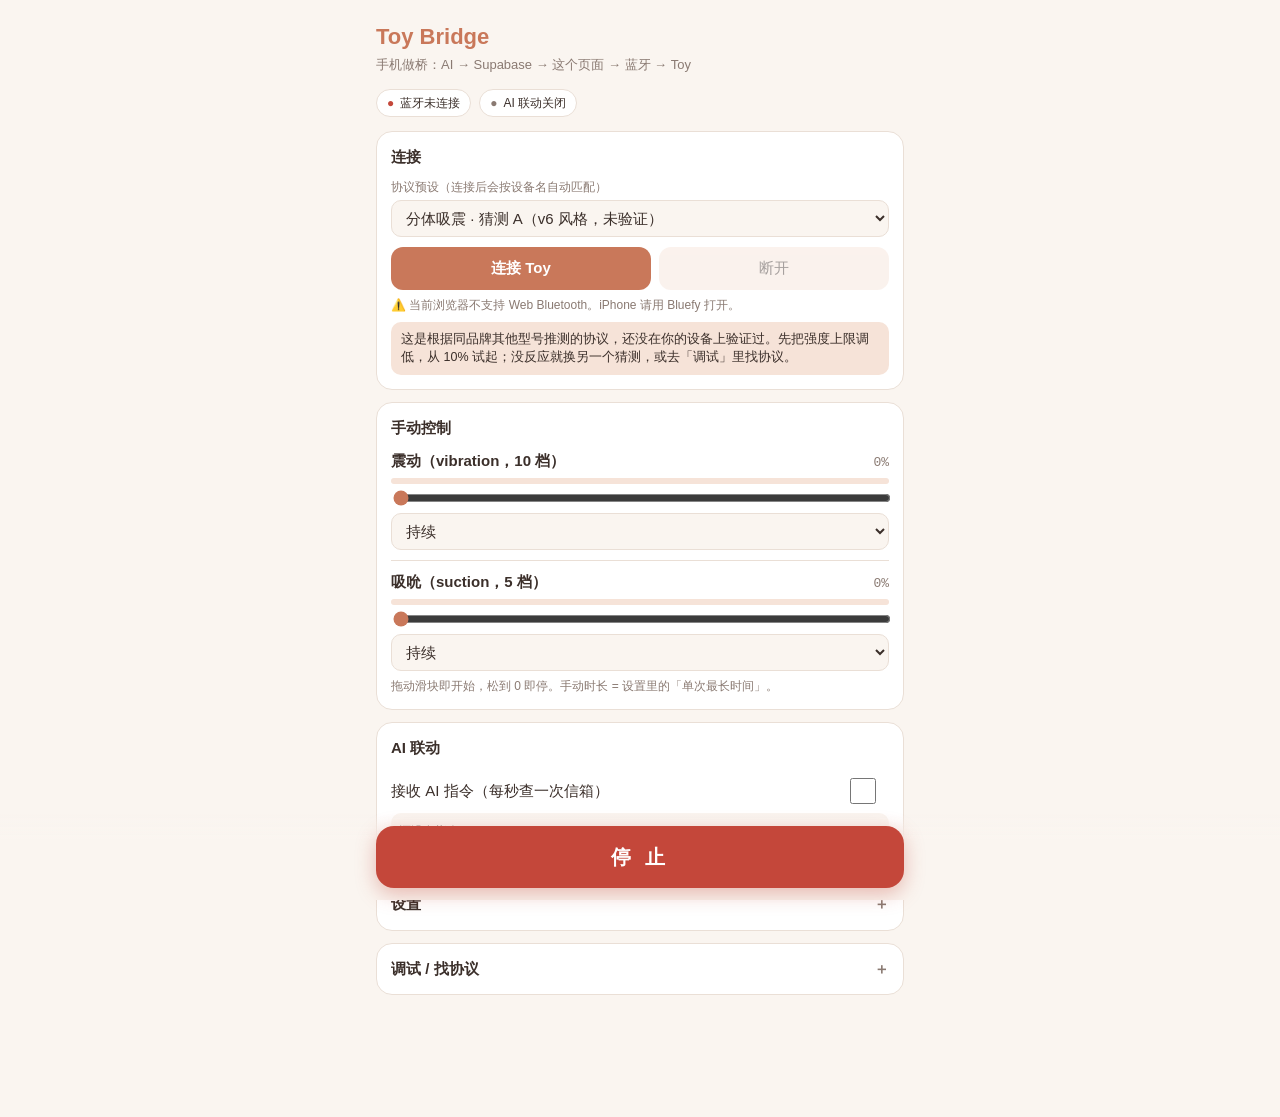
==== toy/index.html @ 1a89a0f0 "Add Toy Bridge: iPhone/Bluefy page that relays AI commands from Supabase to a BLE toy - toy/index.ht" ====
<!doctype html>
<html lang="zh-CN">
<head>
<meta charset="utf-8">
<meta name="viewport" content="width=device-width, initial-scale=1, viewport-fit=cover">
<meta name="theme-color" content="#c9785a">
<title>Toy Bridge</title>
<style>
  :root {
    --bg: #faf5f0;
    --card: #ffffff;
    --ink: #3b2f2a;
    --muted: #8a7a72;
    --accent: #c9785a;
    --accent-soft: #f6e3d8;
    --line: #eadfd6;
    --ok: #4f9a6b;
    --warn: #d08a2c;
    --bad: #c4473a;
    --stop: #c4473a;
    --mono: ui-monospace, "SF Mono", Menlo, monospace;
  }
  @media (prefers-color-scheme: dark) {
    :root {
      --bg: #1d1916;
      --card: #28221e;
      --ink: #f1e7df;
      --muted: #a8988e;
      --accent: #e0916f;
      --accent-soft: #3a2c25;
      --line: #3a312b;
    }
  }
  * { box-sizing: border-box; }
  html, body { margin: 0; background: var(--bg); color: var(--ink); }
  body {
    font: 15px/1.5 -apple-system, BlinkMacSystemFont, "PingFang SC", "Helvetica Neue", sans-serif;
    padding: 16px 16px calc(110px + env(safe-area-inset-bottom));
    max-width: 560px; margin: 0 auto;
    -webkit-tap-highlight-color: transparent;
  }
  h1 { font-size: 22px; margin: 4px 0 2px; color: var(--accent); }
  .sub { color: var(--muted); font-size: 13px; margin-bottom: 14px; }
  .pills { display: flex; gap: 8px; flex-wrap: wrap; margin-bottom: 14px; }
  .pill { font-size: 12px; padding: 4px 10px; border-radius: 99px; background: var(--card); border: 1px solid var(--line); }
  .pill::before { content: "●"; margin-right: 6px; color: var(--muted); }
  .pill.ok::before { color: var(--ok); }
  .pill.warn::before { color: var(--warn); }
  .pill.bad::before { color: var(--bad); }
  .card { background: var(--card); border: 1px solid var(--line); border-radius: 16px; padding: 14px; margin-bottom: 12px; }
  .card h2 { font-size: 15px; margin: 0 0 10px; display: flex; justify-content: space-between; align-items: center; }
  details.card > summary { font-weight: 600; cursor: pointer; list-style: none; }
  details.card > summary::after { content: "＋"; float: right; color: var(--muted); }
  details.card[open] > summary::after { content: "－"; }
  details.card[open] > summary { margin-bottom: 10px; }
  button {
    font: inherit; border: 0; border-radius: 12px; padding: 10px 14px;
    background: var(--accent-soft); color: var(--ink); cursor: pointer;
  }
  button.primary { background: var(--accent); color: #fff; font-weight: 600; }
  button:disabled { opacity: .45; }
  .row { display: flex; gap: 8px; align-items: center; flex-wrap: wrap; }
  .row > * { flex: 1 1 auto; }
  label.f { display: block; font-size: 12px; color: var(--muted); margin: 8px 0 4px; }
  input[type=text], input[type=password], input[type=number], select, textarea {
    width: 100%; font: inherit; color: var(--ink); background: var(--bg);
    border: 1px solid var(--line); border-radius: 10px; padding: 8px 10px;
  }
  textarea { font-family: var(--mono); font-size: 12px; min-height: 120px; }
  input[type=range] { width: 100%; accent-color: var(--accent); }
  .ch { border-top: 1px solid var(--line); padding-top: 10px; margin-top: 10px; }
  .ch:first-of-type { border-top: 0; margin-top: 0; padding-top: 0; }
  .ch-head { display: flex; justify-content: space-between; align-items: baseline; }
  .ch-name { font-weight: 600; }
  .ch-val { font-family: var(--mono); font-size: 13px; color: var(--muted); }
  .meter { height: 6px; border-radius: 3px; background: var(--accent-soft); overflow: hidden; margin: 6px 0 4px; }
  .meter > i { display: block; height: 100%; width: 0; background: var(--accent); transition: width .15s; }
  .switch { display: flex; align-items: center; justify-content: space-between; gap: 10px; padding: 6px 0; }
  .switch input { width: 46px; height: 26px; accent-color: var(--accent); }
  .log { font-family: var(--mono); font-size: 11.5px; max-height: 220px; overflow: auto; background: var(--bg); border-radius: 10px; padding: 8px; white-space: pre-wrap; word-break: break-all; }
  .log div { padding: 2px 0; border-bottom: 1px dashed var(--line); }
  .hint { font-size: 12px; color: var(--muted); margin: 6px 0 0; }
  .warnbox { font-size: 12.5px; background: var(--accent-soft); border-radius: 10px; padding: 8px 10px; margin-top: 8px; }
  .svc { font-family: var(--mono); font-size: 11.5px; }
  .svc button { padding: 2px 8px; font-size: 11px; border-radius: 8px; margin-left: 6px; }
  #stopBar {
    position: fixed; left: 0; right: 0; bottom: 0;
    padding: 12px 16px calc(12px + env(safe-area-inset-bottom));
    background: linear-gradient(transparent, var(--bg) 30%);
  }
  #stopBtn {
    display: block; width: 100%; max-width: 528px; margin: 0 auto;
    background: var(--stop); color: #fff; font-size: 20px; font-weight: 700;
    padding: 16px; border-radius: 18px; letter-spacing: 4px;
    box-shadow: 0 6px 20px rgba(196, 71, 58, .35);
  }
</style>
</head>
<body>

<h1>Toy Bridge</h1>
<div class="sub">手机做桥：AI → Supabase → 这个页面 → 蓝牙 → Toy</div>

<div class="pills">
  <span id="pillBle" class="pill bad">蓝牙未连接</span>
  <span id="pillAi" class="pill">AI 联动关闭</span>
</div>

<!-- 连接 -->
<section class="card">
  <h2>连接</h2>
  <label class="f">协议预设（连接后会按设备名自动匹配）</label>
  <select id="presetSel"></select>
  <div class="row" style="margin-top:10px">
    <button id="connectBtn" class="primary">连接 Toy</button>
    <button id="disconnectBtn" disabled>断开</button>
  </div>
  <p id="devInfo" class="hint">需要在 Bluefy 浏览器里打开本页。</p>
  <div id="presetNote" class="warnbox" hidden></div>
</section>

<!-- 手动控制 -->
<section class="card">
  <h2>手动控制</h2>
  <div id="channels"></div>
  <p class="hint">拖动滑块即开始，松到 0 即停。手动时长 = 设置里的「单次最长时间」。</p>
</section>

<!-- AI 联动 -->
<section class="card">
  <h2>AI 联动</h2>
  <div class="switch">
    <span>接收 AI 指令（每秒查一次信箱）</span>
    <input id="aiToggle" type="checkbox">
  </div>
  <div id="aiLog" class="log"><div>还没有指令</div></div>
</section>

<!-- 设置 -->
<details class="card" id="settingsCard">
  <summary>设置</summary>
  <label class="f">Supabase Project URL</label>
  <input id="sbUrl" type="text" placeholder="https://xxxx.supabase.co" autocomplete="off">
  <label class="f">Supabase anon key（publishable key）</label>
  <input id="sbKey" type="password" autocomplete="off">
  <label class="f">Bridge token（和 SQL 里设置的那串一样）</label>
  <input id="sbToken" type="password" autocomplete="off">

  <label class="f">强度上限：<b id="capIntVal">60</b>%（AI 和手动都会被压到这个值以下）</label>
  <input id="capInt" type="range" min="5" max="100" step="5" value="60">
  <label class="f">单次最长时间（秒）</label>
  <input id="capDur" type="number" min="5" max="600" value="120">

  <div class="switch">
    <span>页面切到后台 / 锁屏时自动全部停止</span>
    <input id="stopOnHide" type="checkbox" checked>
  </div>

  <label class="f">自定义协议（JSON，预设选「自定义」时生效）</label>
  <textarea id="customJson" spellcheck="false"></textarea>
  <p class="hint">frame 写法：十六进制字节用空格隔开；<code>{v}</code> 档位值，<code>{v+1}</code> 档位+1，<code>{on}</code> 有强度时为 01 否则 00，<code>{on:05}</code> 有强度时为 05。</p>
  <div class="row" style="margin-top:10px">
    <button id="saveBtn" class="primary">保存设置</button>
  </div>
  <p class="hint">设置只保存在这台手机的浏览器里，不会上传。</p>
</details>

<!-- 调试 -->
<details class="card">
  <summary>调试 / 找协议</summary>
  <div class="row">
    <button id="scanSvcBtn">列出服务和特征</button>
  </div>
  <div id="svcList" class="svc" style="margin-top:8px"></div>
  <label class="f">手动发送十六进制（写入当前 TX 特征）</label>
  <div class="row">
    <input id="hexIn" type="text" placeholder="55 03 00 00 01 05 00" style="flex:3">
    <button id="hexBtn" style="flex:1">发送</button>
  </div>
  <label class="f">底层日志</label>
  <div id="bleLog" class="log"></div>
</details>

<div id="stopBar"><button id="stopBtn">停 止</button></div>

<script>
'use strict';

// ---------------------------------------------------------------------------
// 协议预设：Svakom 系列来自 buttplug.io 开源设备库（BSD-3），全部走 ffe0/ffe1
// ---------------------------------------------------------------------------
const FFE0 = '0000ffe0-0000-1000-8000-00805f9b34fb';
const FFE1 = '0000ffe1-0000-1000-8000-00805f9b34fb';

const PRESETS = {
  'svakom-pulse': {
    label: 'Svakom Pulse 系（Pulse Union / Galaxie / Lite Neo…）',
    service: FFE0, tx: FFE1, withResponse: false,
    names: ['SWK-SX013A', 'Pulse Union', 'Pulse Galaxie', 'SX033APP', 'SX033A', 'BX288A', 'QH-SX045A-B', 'SWK-SX067-B', 'QH-HX029A-B', 'HX013H'],
    channels: { suction: { label: '吸吮', max: 9, frame: '55 03 03 00 {on} {v+1}' } },
  },
  'svakom-sam2': {
    label: 'Svakom Sam Neo 2 系（震动 + 吸吮）',
    service: FFE0, tx: FFE1, withResponse: true,
    names: ['Sam Neo 2', 'Sam Neo 2 Pro'],
    channels: {
      vibration: { label: '震动', max: 10, frame: '55 03 00 00 {on:05} {v} 00' },
      suction:   { label: '吸吮', max: 5,  frame: '55 09 00 00 {on} {v} 00' },
    },
  },
  'svakom-v6': {
    label: 'Svakom v6 系（Coco Pro / Echo 2 / Vick Neo 2 / Iker Neo…）',
    service: FFE0, tx: FFE1, withResponse: false,
    names: ['CocoPro', 'Echo 2', 'Vick Neo 2', 'Iker Neo', 'VA617A-3', 'VA617A-4', 'ST462A'],
    channels: { vibration: { label: '震动', max: 10, frame: '55 03 00 00 {on} {v} 00' } },
  },
  'guess-split-a': {
    label: '分体吸震 · 猜测 A（v6 风格，未验证）',
    service: FFE0, tx: FFE1, withResponse: false, guess: true, names: [],
    channels: {
      vibration: { label: '震动', max: 10, frame: '55 03 00 00 {on} {v} 00' },
      suction:   { label: '吸吮', max: 5,  frame: '55 09 00 00 {v} 00 00' },
    },
  },
  'guess-split-b': {
    label: '分体吸震 · 猜测 B（Sam 风格，未验证）',
    service: FFE0, tx: FFE1, withResponse: true, guess: true, names: [],
    channels: {
      vibration: { label: '震动', max: 10, frame: '55 03 00 00 {on:05} {v} 00' },
      suction:   { label: '吸吮', max: 5,  frame: '55 09 00 00 {on} {v} 00' },
    },
  },
  'svakom-v3': {
    label: 'Svakom v3 系（Phoenix Neo 2 / Hannes Neo…）',
    service: FFE0, tx: FFE1, withResponse: false,
    names: ['Phoenix Neo 2', 'FK008A', 'Hannes NEO', 'QH-SX007E'],
    channels: {
      vibration:  { label: '震动', max: 10, frame: '55 03 03 00 {on} {v}' },
      suction:    { label: '第二马达', max: 10, frame: '55 09 00 00 {on} {v}' },
    },
  },
  'svakom-v2': {
    label: 'Svakom v2 系（Ella Neo / Vick Neo / Cici 2 / Emma Neo 2…）',
    service: FFE0, tx: FFE1, withResponse: true,
    names: ['116', '117', '118', 'Edeny', 'Viviana', 'Ella NEO', 'S38A', 'Vick NEO', 'Vick Neo', 'STG05A', 'QH-SJ007A', 'Cici 2', 'Emma Neo 2'],
    channels: { vibration: { label: '震动', max: 10, frame: '55 03 03 00 {on} {v}' } },
  },
  'svakom-v1': {
    label: 'Svakom v1 系（Emma Neo / Phoenix Neo / Aogu…）',
    service: FFE0, tx: FFE1, withResponse: false,
    names: ['Aogu SUV', 'Aogu SCB', 'Emma NEO', 'Emma Neo', 'Phoenix NEO'],
    channels: { vibration: { label: '震动', max: 19, frame: '55 04 03 00 {on} {v}' } },
  },
  'custom': { label: '自定义（用设置里的 JSON）' },
};

const DEFAULT_CUSTOM = {
  label: '我的 Toy',
  service: FFE0,
  tx: FFE1,
  withResponse: false,
  channels: {
    vibration: { label: '震动', max: 10, frame: '55 03 00 00 {on} {v} 00' },
    suction: { label: '吸吮', max: 5, frame: '55 09 00 00 {v} 00 00' },
  },
};

// Bluefy / Web Bluetooth 只能访问 optionalServices 里列出的服务
const EXTRA_SERVICES = [
  FFE0,
  '0000fff0-0000-1000-8000-00805f9b34fb',
  '0000ffe5-0000-1000-8000-00805f9b34fb',
  '0000ff00-0000-1000-8000-00805f9b34fb',
  '6e400001-b5a3-f393-e0a9-e50e24dcca9e',
  '0000180f-0000-1000-8000-00805f9b34fb',
];

const PATTERNS = { steady: '持续', pulse: '脉冲', wave: '波浪', escalate: '渐强' };
const KNOWN_CHANNELS = ['vibration', 'suction'];

// ---------------------------------------------------------------------------
// 小工具
// ---------------------------------------------------------------------------
const $ = (id) => document.getElementById(id);
const store = {
  get(k, d) { try { const v = localStorage.getItem('toybridge.' + k); return v === null ? d : JSON.parse(v); } catch { return d; } },
  set(k, v) { try { localStorage.setItem('toybridge.' + k, JSON.stringify(v)); } catch { /* 私密模式等 */ } },
};
const hex = (bytes) => Array.from(bytes, (b) => b.toString(16).padStart(2, '0')).join(' ');
const clamp = (x, lo, hi) => Math.min(hi, Math.max(lo, x));
const now = () => Date.now();
const timeStr = () => new Date().toTimeString().slice(0, 8);

function logTo(el, text, max = 80) {
  if (el.dataset.empty !== 'no') { el.textContent = ''; el.dataset.empty = 'no'; }
  const d = document.createElement('div');
  d.textContent = `${timeStr()}  ${text}`;
  el.prepend(d);
  while (el.childNodes.length > max) el.lastChild.remove();
}
const bleLog = (t) => logTo($('bleLog'), t);
const aiLog = (t) => logTo($('aiLog'), t, 40);

function setPill(id, cls, text) {
  const el = $(id);
  el.className = 'pill ' + cls;
  el.textContent = text;
}

// frame 模板 → 字节
function buildFrame(template, step) {
  return Uint8Array.from(template.trim().split(/\s+/), (tok) => {
    let m;
    if (tok === '{v}') return step & 0xff;
    if ((m = tok.match(/^\{v\+(\d+)\}$/))) return (step + Number(m[1])) & 0xff;
    if (tok === '{on}') return step > 0 ? 1 : 0;
    if ((m = tok.match(/^\{on:([0-9a-fA-F]{2})\}$/))) return step > 0 ? parseInt(m[1], 16) : 0;
    if (/^[0-9a-fA-F]{2}$/.test(tok)) return parseInt(tok, 16);
    throw new Error('frame 里有看不懂的片段: ' + tok);
  });
}

// ---------------------------------------------------------------------------
// 设置
// ---------------------------------------------------------------------------
const settings = {
  presetId: store.get('presetId', 'guess-split-a'),
  sbUrl: store.get('sbUrl', ''),
  sbKey: store.get('sbKey', ''),
  sbToken: store.get('sbToken', ''),
  capInt: store.get('capInt', 60),
  capDur: store.get('capDur', 120),
  stopOnHide: store.get('stopOnHide', true),
  customJson: store.get('customJson', JSON.stringify(DEFAULT_CUSTOM, null, 2)),
};

function currentAdapter() {
  if (settings.presetId === 'custom') {
    try { return JSON.parse(settings.customJson); } catch { return DEFAULT_CUSTOM; }
  }
  return PRESETS[settings.presetId] || PRESETS['guess-split-a'];
}

function fillSettingsForm() {
  $('sbUrl').value = settings.sbUrl;
  $('sbKey').value = settings.sbKey;
  $('sbToken').value = settings.sbToken;
  $('capInt').value = settings.capInt;
  $('capIntVal').textContent = settings.capInt;
  $('capDur').value = settings.capDur;
  $('stopOnHide').checked = settings.stopOnHide;
  $('customJson').value = settings.customJson;
}

function saveSettings() {
  const customJson = $('customJson').value;
  if (settings.presetId === 'custom') {
    try { validateAdapter(JSON.parse(customJson)); }
    catch (e) { alert('自定义 JSON 有问题：' + e.message); return; }
  }
  Object.assign(settings, {
    sbUrl: $('sbUrl').value.trim().replace(/\/+$/, ''),
    sbKey: $('sbKey').value.trim(),
    sbToken: $('sbToken').value.trim(),
    capInt: Number($('capInt').value),
    capDur: clamp(Number($('capDur').value) || 120, 5, 600),
    stopOnHide: $('stopOnHide').checked,
    customJson,
  });
  for (const k of Object.keys(settings)) store.set(k, settings[k]);
  fillSettingsForm();
  renderChannels();
  aiLog('设置已保存');
}

function validateAdapter(a) {
  if (!a.service || !a.tx) throw new Error('缺少 service / tx');
  if (!a.channels || !Object.keys(a.channels).length) throw new Error('缺少 channels');
  for (const [name, c] of Object.entries(a.channels)) {
    if (!KNOWN_CHANNELS.includes(name)) throw new Error(`channel 名只能是 ${KNOWN_CHANNELS.join(' / ')}`);
    if (!(c.max > 0)) throw new Error(`${name}.max 必须大于 0`);
    buildFrame(c.frame, 1);
  }
}

// ---------------------------------------------------------------------------
// 蓝牙层：串行写入，同一通道只保留最新一帧
// ---------------------------------------------------------------------------
const ble = {
  device: null,
  server: null,
  tx: null,
  pending: new Map(),   // channel -> Uint8Array
  draining: false,

  get connected() { return !!(this.server && this.server.connected && this.tx); },

  async connect() {
    if (!navigator.bluetooth) {
      alert('这个浏览器不支持 Web Bluetooth。iPhone 上请用 Bluefy 打开本页。');
      return;
    }
    const custom = currentAdapter();
    const optionalServices = Array.from(new Set([...EXTRA_SERVICES, custom.service].filter(Boolean)));
    this.device = await navigator.bluetooth.requestDevice({ acceptAllDevices: true, optionalServices });
    this.device.addEventListener('gattserverdisconnected', () => onDisconnected());
    bleLog(`选择设备：${this.device.name || '(无名称)'}`);
    await this.open();
  },

  async open() {
    this.server = await this.device.gatt.connect();
    autoPickPreset(this.device.name || '');
    const a = currentAdapter();
    const svc = await this.server.getPrimaryService(a.service);
    this.tx = await svc.getCharacteristic(a.tx);
    bleLog(`已连接，TX = ${a.tx}`);
    onConnected();
  },

  disconnect() {
    if (this.device && this.device.gatt.connected) this.device.gatt.disconnect();
  },

  queue(channel, bytes) {
    this.pending.set(channel, bytes);
    this.drain();
  },

  async drain() {
    if (this.draining) return;
    this.draining = true;
    try {
      while (this.pending.size && this.connected) {
        const [channel, bytes] = this.pending.entries().next().value;
        this.pending.delete(channel);
        await this.write(bytes);
      }
    } finally {
      this.draining = false;
    }
  },

  async write(bytes) {
    const a = currentAdapter();
    try {
      if (!a.withResponse && this.tx.writeValueWithoutResponse) await this.tx.writeValueWithoutResponse(bytes);
      else if (this.tx.writeValueWithResponse) await this.tx.writeValueWithResponse(bytes);
      else await this.tx.writeValue(bytes);
    } catch (e) {
      bleLog(`写入失败 ${hex(bytes)}：${e.message}`);
    }
  },
};

function autoPickPreset(name) {
  const lower = name.toLowerCase();
  for (const [id, p] of Object.entries(PRESETS)) {
    if (p.names && p.names.some((n) => lower === n.toLowerCase() || lower.startsWith(n.toLowerCase()))) {
      if (settings.presetId !== id) {
        settings.presetId = id;
        store.set('presetId', id);
        $('presetSel').value = id;
        renderChannels();
      }
      bleLog(`按设备名匹配到预设：${p.label}`);
      return;
    }
  }
  bleLog('设备名不在已知列表里，沿用当前选择的预设');
}

// ---------------------------------------------------------------------------
// 设备管理层：每个通道独立的强度 / 模式 / 结束时间 / generation
// ---------------------------------------------------------------------------
const manager = {
  ch: {},          // name -> state
  ticker: null,

  reset() {
    this.ch = {};
    for (const name of Object.keys(currentAdapter().channels || {})) {
      this.ch[name] = { active: false, pattern: 'steady', intensity: 0, startedAt: 0, stopAt: 0, gen: 0, lastStep: -1, lastSentAt: 0 };
    }
  },

  start(name, { pattern = 'steady', intensity, duration_seconds }) {
    const c = this.ch[name];
    const capped = Math.min(intensity, settings.capInt);
    const dur = Math.min(duration_seconds, settings.capDur);
    Object.assign(c, {
      active: capped > 0, pattern, intensity: capped,
      startedAt: now(), stopAt: now() + dur * 1000, gen: c.gen + 1,
    });
    this.ensureTicker();
    this.tick();
    return { intensity_applied: capped, duration_applied: dur, expected_stop_at: new Date(c.stopAt).toISOString(), generation: c.gen };
  },

  stop(name) {
    const names = name ? [name] : Object.keys(this.ch);
    for (const n of names) {
      const c = this.ch[n];
      if (!c) continue;
      Object.assign(c, { active: false, intensity: 0, gen: c.gen + 1 });
      this.send(n, 0, true);
    }
    renderMeters();
  },

  levelAt(c, t) {
    if (!c.active) return 0;
    const I = c.intensity;
    const el = t - c.startedAt;
    switch (c.pattern) {
      case 'pulse': return el % 2000 < 1000 ? I : 0;
      case 'wave': return I * (0.55 + 0.45 * Math.sin((2 * Math.PI * el) / 4000));
      case 'escalate': return I * clamp(el / Math.max(1, c.stopAt - c.startedAt), 0.1, 1);
      default: return I;
    }
  },

  stepFor(name, level) {
    const max = currentAdapter().channels[name].max;
    if (level <= 0) return 0;
    return clamp(Math.round((level / 100) * max), 1, max);
  },

  send(name, step, force = false) {
    const c = this.ch[name];
    const t = now();
    // 部分 Svakom 需要定期重复最后一帧，否则会自己停
    if (!force && step === c.lastStep && t - c.lastSentAt < 1000) return;
    c.lastStep = step;
    c.lastSentAt = t;
    if (!ble.connected) return;
    try {
      ble.queue(name, buildFrame(currentAdapter().channels[name].frame, step));
    } catch (e) {
      bleLog(e.message);
    }
  },

  tick() {
    const t = now();
    let anyActive = false;
    for (const [name, c] of Object.entries(this.ch)) {
      if (c.active && t >= c.stopAt) {
        Object.assign(c, { active: false, intensity: 0 });
        this.send(name, 0, true);
        syncSlider(name);
        continue;
      }
      if (c.active) anyActive = true;
      if (c.active || c.lastStep !== 0) this.send(name, this.stepFor(name, this.levelAt(c, t)));
    }
    renderMeters();
    if (!anyActive) this.stopTicker();
  },

  ensureTicker() { if (!this.ticker) this.ticker = setInterval(() => this.tick(), 200); },
  stopTicker() { clearInterval(this.ticker); this.ticker = null; },

  status() {
    const out = {};
    for (const [name, c] of Object.entries(this.ch)) {
      out[name] = c.active
        ? { active: true, pattern: c.pattern, intensity: c.intensity, generation: c.gen, expected_stop_at: new Date(c.stopAt).toISOString() }
        : { active: false, intensity: 0 };
    }
    return { connected: ble.connected, device_name: ble.device?.name || null, preset: settings.presetId, caps: { intensity: settings.capInt, duration_seconds: settings.capDur }, channels: out };
  },
};

function stopAll(reason) {
  manager.stop();
  for (const name of Object.keys(manager.ch)) syncSlider(name);
  if (reason) aiLog(`全部停止（${reason}）`);
}

// ---------------------------------------------------------------------------
// UI：通道卡片
// ---------------------------------------------------------------------------
function renderPresetSelect() {
  const sel = $('presetSel');
  sel.innerHTML = '';
  for (const [id, p] of Object.entries(PRESETS)) {
    const o = document.createElement('option');
    o.value = id;
    o.textContent = p.label;
    sel.append(o);
  }
  sel.value = settings.presetId;
}

function renderChannels() {
  stopAll();
  manager.reset();
  const a = currentAdapter();
  const box = $('channels');
  box.innerHTML = '';
  for (const [name, c] of Object.entries(a.channels || {})) {
    const wrap = document.createElement('div');
    wrap.className = 'ch';
    wrap.innerHTML = `
      <div class="ch-head"><span class="ch-name"></span><span class="ch-val" id="val-${name}">0%</span></div>
      <div class="meter"><i id="meter-${name}"></i></div>
      <input type="range" min="0" max="100" step="5" value="0" id="slider-${name}">
      <select id="pattern-${name}"></select>`;
    wrap.querySelector('.ch-name').textContent = `${c.label || name}（${name}，${c.max} 档）`;
    box.append(wrap);
    const ps = wrap.querySelector('select');
    for (const [pid, plabel] of Object.entries(PATTERNS)) {
      const o = document.createElement('option'); o.value = pid; o.textContent = plabel; ps.append(o);
    }
    const slider = wrap.querySelector('input');
    const apply = () => {
      const v = Number(slider.value);
      if (v === 0) manager.stop(name);
      else manager.start(name, { pattern: ps.value, intensity: v, duration_seconds: settings.capDur });
      $('val-' + name).textContent = `${v}%`;
    };
    slider.addEventListener('input', apply);
    ps.addEventListener('change', () => { if (Number(slider.value) > 0) apply(); });
  }
  const note = $('presetNote');
  note.hidden = !a.guess;
  note.textContent = a.guess
    ? '这是根据同品牌其他型号推测的协议，还没在你的设备上验证过。先把强度上限调低，从 10% 试起；没反应就换另一个猜测，或去「调试」里找协议。'
    : '';
  renderMeters();
}

function syncSlider(name) {
  const s = $('slider-' + name);
  const c = manager.ch[name];
  if (!s || !c) return;
  s.value = c.active ? c.intensity : 0;
  $('pattern-' + name).value = c.pattern;
  $('val-' + name).textContent = `${s.value}%`;
}

function renderMeters() {
  const t = now();
  for (const [name, c] of Object.entries(manager.ch)) {
    const m = $('meter-' + name);
    if (m) m.style.width = `${manager.levelAt(c, t)}%`;
  }
}

function onConnected() {
  setPill('pillBle', 'ok', `已连接 ${ble.device.name || ''}`);
  $('devInfo').textContent = `设备名：${ble.device.name || '(无名称)'} · 预设：${currentAdapter().label}`;
  $('connectBtn').textContent = '重新连接';
  $('disconnectBtn').disabled = false;
}

function onDisconnected() {
  for (const c of Object.values(manager.ch)) Object.assign(c, { active: false, intensity: 0, lastStep: -1 });
  for (const name of Object.keys(manager.ch)) syncSlider(name);
  ble.pending.clear();
  ble.tx = null;
  setPill('pillBle', 'bad', '蓝牙已断开');
  $('disconnectBtn').disabled = true;
  bleLog('设备断开');
  aiLog('蓝牙断开，所有通道已清零');
}

// ---------------------------------------------------------------------------
// AI 联动：轮询 Supabase 信箱
// ---------------------------------------------------------------------------
const ai = { on: false, timer: null, busy: false, failures: 0 };

async function rpc(fn, body) {
  const res = await fetch(`${settings.sbUrl}/rest/v1/rpc/${fn}`, {
    method: 'POST',
    headers: {
      apikey: settings.sbKey,
      Authorization: `Bearer ${settings.sbKey}`,
      'Content-Type': 'application/json',
    },
    body: JSON.stringify(body),
  });
  const text = await res.text();
  const data = text ? JSON.parse(text) : null;
  if (!res.ok) throw new Error((data && (data.message || data.hint)) || `HTTP ${res.status}`);
  return data;
}

function setAi(on) {
  if (on && !(settings.sbUrl && settings.sbKey && settings.sbToken)) {
    alert('先在「设置」里填好 Supabase URL、anon key 和 bridge token');
    $('aiToggle').checked = false;
    return;
  }
  ai.on = on;
  clearTimeout(ai.timer);
  if (on) { ai.failures = 0; setPill('pillAi', 'warn', 'AI 联动：连接中'); poll(); }
  else setPill('pillAi', '', 'AI 联动关闭');
}

async function poll() {
  if (!ai.on) return;
  let delay = 1000;
  try {
    const rows = await rpc('toy_claim_next', { p_token: settings.sbToken });
    ai.failures = 0;
    setPill('pillAi', 'ok', 'AI 联动：在线');
    if (rows && rows.length) await handleCommand(rows[0]);
  } catch (e) {
    ai.failures += 1;
    setPill('pillAi', 'bad', 'AI 联动：出错');
    if (ai.failures === 1 || ai.failures % 10 === 0) aiLog(`信箱出错：${e.message}`);
    delay = Math.min(10000, 1000 * 2 ** Math.min(ai.failures, 4));
  }
  if (ai.on) ai.timer = setTimeout(poll, delay);
}

class Invalid extends Error {}

function checkChannelSpec(name, spec) {
  const a = currentAdapter();
  if (!a.channels[name]) throw new Invalid(`这台设备没有 ${name} 通道`);
  const pattern = spec.pattern || 'steady';
  if (!PATTERNS[pattern]) throw new Invalid(`不支持的 pattern: ${pattern}`);
  const intensity = Number(spec.intensity);
  const duration = Number(spec.duration_seconds);
  if (!(intensity >= 0 && intensity <= 100)) throw new Invalid('intensity 必须在 0-100');
  if (!(duration > 0 && duration <= 600)) throw new Invalid('duration_seconds 必须在 0-600');
  return { pattern, intensity, duration_seconds: duration };
}

async function handleCommand(cmd) {
  const tag = `${cmd.action}${cmd.channel ? ' ' + cmd.channel : ''}`;
  let state = 'done';
  let result;
  try {
    if (cmd.action === 'status') {
      result = manager.status();
    } else if (!ble.connected) {
      throw new Error('蓝牙设备未连接');
    } else if (cmd.action === 'stop') {
      if (cmd.channel && !manager.ch[cmd.channel]) throw new Invalid(`这台设备没有 ${cmd.channel} 通道`);
      if (cmd.channel) manager.stop(cmd.channel); else stopAll();
      if (cmd.channel) syncSlider(cmd.channel);
      result = { stopped: cmd.channel || 'all' };
    } else if (cmd.action === 'pulse') {
      const spec = checkChannelSpec(cmd.channel, cmd);
      result = { [cmd.channel]: manager.start(cmd.channel, spec) };
      syncSlider(cmd.channel);
    } else if (cmd.action === 'combo') {
      const ch = cmd.channels || {};
      if (!Object.keys(ch).length) throw new Invalid('combo 没有 channels');
      const specs = Object.entries(ch).map(([n, s]) => [n, checkChannelSpec(n, s)]);  // 先全部校验，再一起执行
      result = {};
      for (const [n, s] of specs) { result[n] = manager.start(n, s); syncSlider(n); }
    } else {
      throw new Invalid(`未知 action: ${cmd.action}`);
    }
  } catch (e) {
    state = e instanceof Invalid ? 'rejected' : 'error';
    result = { error: e.message };
  }
  aiLog(`${tag} → ${state}${state === 'done' ? '' : '：' + result.error}`);
  try {
    await rpc('toy_finish', { p_token: settings.sbToken, p_id: cmd.id, p_state: state, p_result: result });
  } catch (e) {
    aiLog(`回写结果失败：${e.message}`);
  }
}

// ---------------------------------------------------------------------------
// 调试
// ---------------------------------------------------------------------------
async function scanServices() {
  const box = $('svcList');
  box.textContent = '';
  if (!ble.server || !ble.server.connected) { box.textContent = '先连接设备'; return; }
  try {
    const services = await ble.server.getPrimaryServices();
    if (!services.length) box.textContent = '没有可访问的服务（Web Bluetooth 只能看到预先声明的服务）';
    for (const s of services) {
      const h = document.createElement('div');
      h.style.marginTop = '6px';
      h.textContent = `服务 ${s.uuid}`;
      box.append(h);
      for (const c of await s.getCharacteristics()) {
        const p = c.properties;
        const props = ['read', 'write', 'writeWithoutResponse', 'notify', 'indicate'].filter((k) => p[k]);
        const line = document.createElement('div');
        line.style.paddingLeft = '12px';
        line.textContent = `└ ${c.uuid}  [${props.join(', ')}]`;
        if (p.write || p.writeWithoutResponse) {
          const b = document.createElement('button');
          b.textContent = '设为 TX';
          b.onclick = () => { ble.tx = c; bleLog(`TX 临时改为 ${c.uuid}（只对本次连接有效）`); };
          line.append(b);
        }
        if (p.notify || p.indicate) {
          const b = document.createElement('button');
          b.textContent = '订阅通知';
          b.onclick = async () => {
            c.addEventListener('characteristicvaluechanged', (ev) => bleLog(`通知 ${c.uuid.slice(4, 8)}: ${hex(new Uint8Array(ev.target.value.buffer))}`));
            await c.startNotifications();
            bleLog(`已订阅 ${c.uuid}`);
          };
          line.append(b);
        }
        box.append(line);
      }
    }
  } catch (e) {
    box.textContent = '读取失败：' + e.message;
  }
}

async function sendHex() {
  if (!ble.connected) { alert('先连接设备'); return; }
  const raw = $('hexIn').value.replace(/0x/gi, '').trim();
  if (!/^([0-9a-fA-F]{2}\s*)+$/.test(raw)) { alert('格式：55 03 00 00 01 05 00'); return; }
  const bytes = Uint8Array.from(raw.match(/[0-9a-fA-F]{2}/g), (h) => parseInt(h, 16));
  await ble.write(bytes);
  bleLog(`手动发送 ${hex(bytes)}`);
}

// ---------------------------------------------------------------------------
// 事件绑定
// ---------------------------------------------------------------------------
$('connectBtn').onclick = async () => {
  try {
    if (ble.device && !ble.device.gatt.connected) await ble.open();
    else await ble.connect();
  } catch (e) {
    bleLog('连接失败：' + e.message);
    if (e.name !== 'NotFoundError') alert('连接失败：' + e.message);
  }
};
$('disconnectBtn').onclick = () => { stopAll(); setTimeout(() => ble.disconnect(), 300); };
$('presetSel').onchange = (e) => {
  settings.presetId = e.target.value;
  store.set('presetId', settings.presetId);
  renderChannels();
  if (ble.device && ble.device.gatt.connected) {
    bleLog('预设已切换，请点「重新连接」让新的 TX 生效');
    ble.disconnect();
  }
};
$('stopBtn').onclick = () => stopAll('手动');
$('aiToggle').onchange = (e) => setAi(e.target.checked);
$('saveBtn').onclick = saveSettings;
$('capInt').oninput = (e) => { $('capIntVal').textContent = e.target.value; };
$('scanSvcBtn').onclick = scanServices;
$('hexBtn').onclick = sendHex;

document.addEventListener('visibilitychange', () => {
  if (document.hidden && settings.stopOnHide) stopAll('页面进入后台');
});
window.addEventListener('pagehide', () => stopAll());

renderPresetSelect();
fillSettingsForm();
renderChannels();
if (!navigator.bluetooth) $('devInfo').textContent = '⚠️ 当前浏览器不支持 Web Bluetooth。iPhone 请用 Bluefy 打开。';
</script>
</body>
</html>
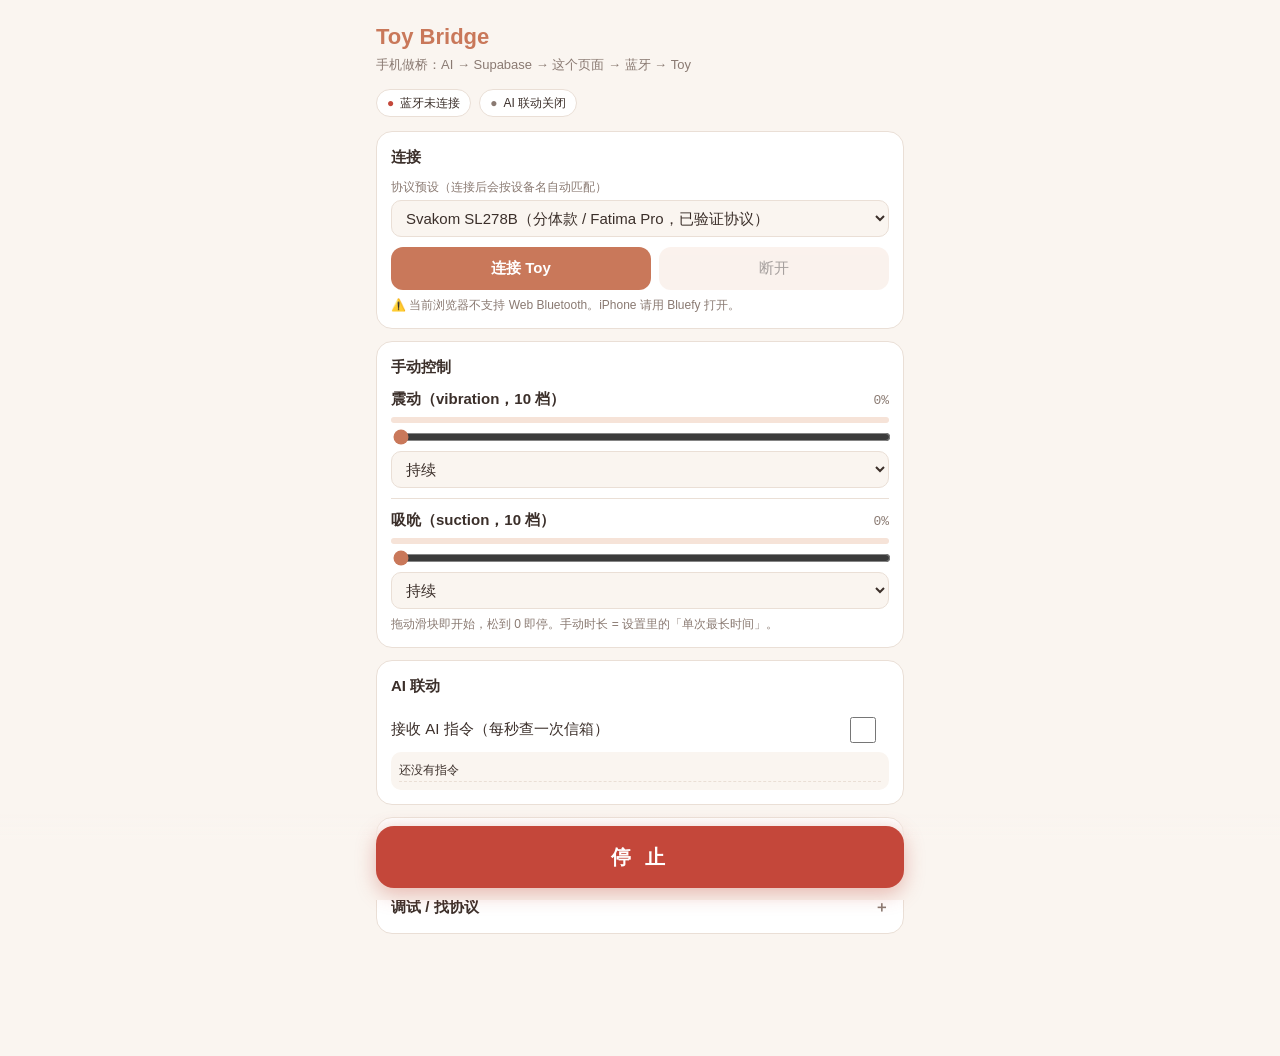
==== commit f657390d: "toy: add verified Svakom SL278B preset and make it the default Protocol from buttplug.io's svakom-fa" ====
--- a/toy/index.html
+++ b/toy/index.html
@@ -193,6 +193,15 @@
 const FFE1 = '0000ffe1-0000-1000-8000-00805f9b34fb';
 
 const PRESETS = {
+  'svakom-sl278b': {
+    label: 'Svakom SL278B（分体款 / Fatima Pro，已验证协议）',
+    service: FFE0, tx: FFE1, withResponse: false,
+    names: ['SL278B'],
+    channels: {
+      vibration: { label: '震动', max: 10, frame: '55 03 00 00 {on} {v}' },
+      suction:   { label: '吸吮', max: 10, frame: '55 09 00 00 {on} {v}' },
+    },
+  },
   'svakom-pulse': {
     label: 'Svakom Pulse 系（Pulse Union / Galaxie / Lite Neo…）',
     service: FFE0, tx: FFE1, withResponse: false,
@@ -324,7 +333,7 @@
 // 设置
 // ---------------------------------------------------------------------------
 const settings = {
-  presetId: store.get('presetId', 'guess-split-a'),
+  presetId: store.get('presetId', 'svakom-sl278b'),
   sbUrl: store.get('sbUrl', ''),
   sbKey: store.get('sbKey', ''),
   sbToken: store.get('sbToken', ''),
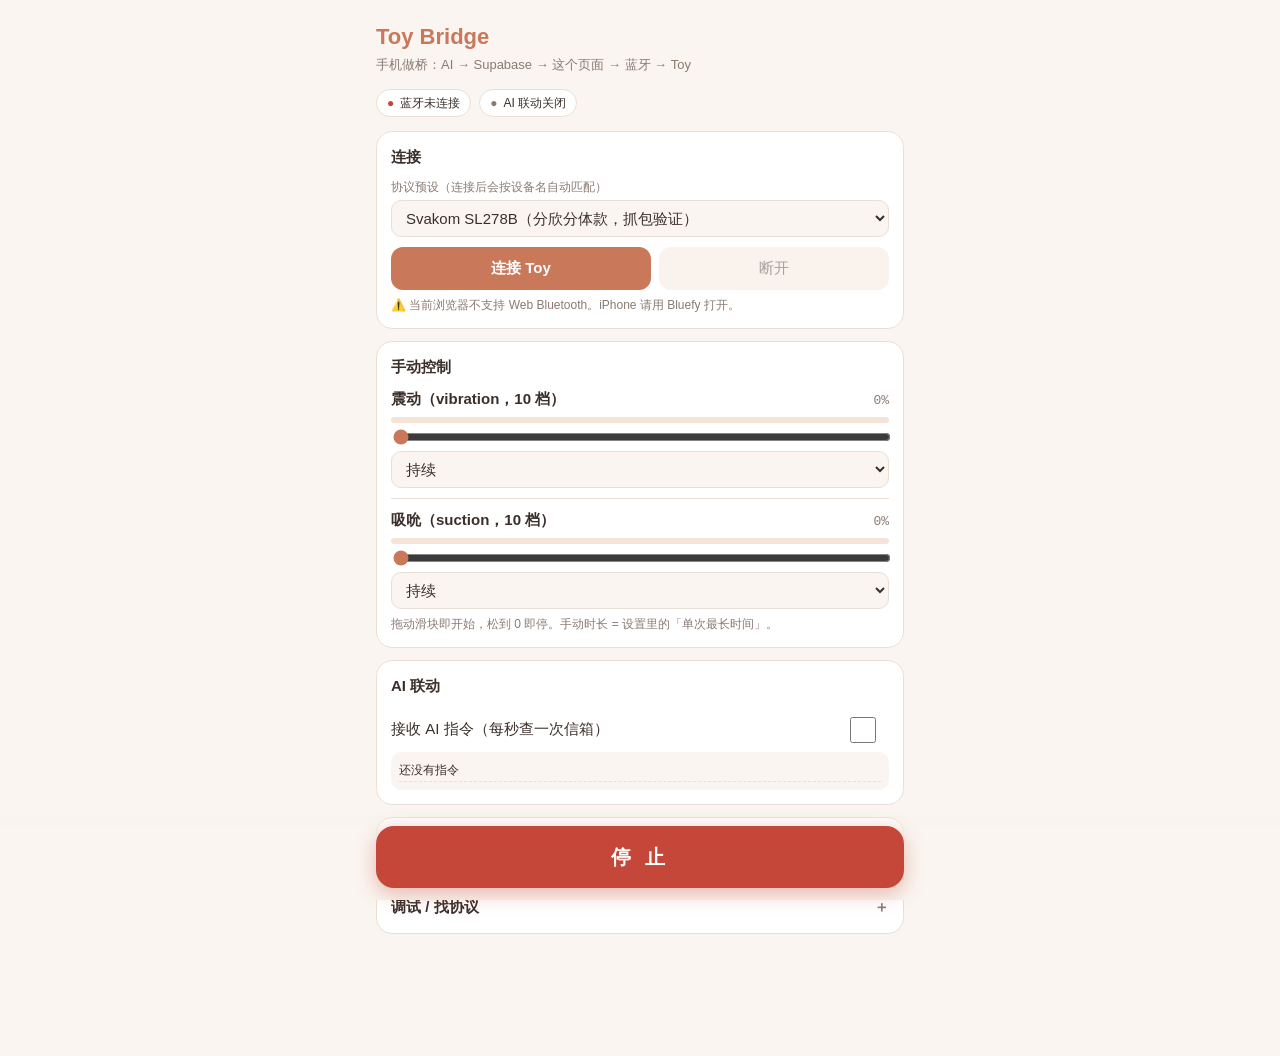
==== commit a6a89386: "toy: fix SL278B protocol from HCI capture of the official app The device ignores 6-byte frames sent " ====
--- a/toy/index.html
+++ b/toy/index.html
@@ -194,12 +194,15 @@
 
 const PRESETS = {
   'svakom-sl278b': {
-    label: 'Svakom SL278B（分体款 / Fatima Pro，已验证协议）',
+    // 来自官方 App 的 HCI 抓包：先订阅 FFE2 通知并握手，指令为 7 字节
+    label: 'Svakom SL278B（分欣分体款，抓包验证）',
     service: FFE0, tx: FFE1, withResponse: false,
     names: ['SL278B'],
+    notify: '0000ffe2-0000-1000-8000-00805f9b34fb',
+    init: ['55 04 00 00 00 ff aa', '55 02 00 00 00 00 00', '55 04 00 00 00 00 aa'],
     channels: {
-      vibration: { label: '震动', max: 10, frame: '55 03 00 00 {on} {v}' },
-      suction:   { label: '吸吮', max: 10, frame: '55 09 00 00 {on} {v}' },
+      vibration: { label: '震动', max: 10, frame: '55 03 00 00 {on} {v} 00' },
+      suction:   { label: '吸吮', max: 10, frame: '55 09 00 00 {on} {v} 00' },
     },
   },
   'svakom-pulse': {
@@ -424,6 +427,20 @@
     const svc = await this.server.getPrimaryService(a.service);
     this.tx = await svc.getCharacteristic(a.tx);
     bleLog(`已连接，TX = ${a.tx}`);
+    if (a.notify) {
+      try {
+        const rx = await svc.getCharacteristic(a.notify);
+        rx.addEventListener('characteristicvaluechanged', (ev) => bleLog(`设备回复: ${hex(new Uint8Array(ev.target.value.buffer))}`));
+        await rx.startNotifications();
+      } catch (e) {
+        bleLog('订阅通知失败：' + e.message);
+      }
+    }
+    for (const frame of a.init || []) {
+      await this.write(buildFrame(frame, 0));
+      await new Promise((r) => setTimeout(r, 120));
+    }
+    if (a.init) bleLog('握手已发送');
     onConnected();
   },
 
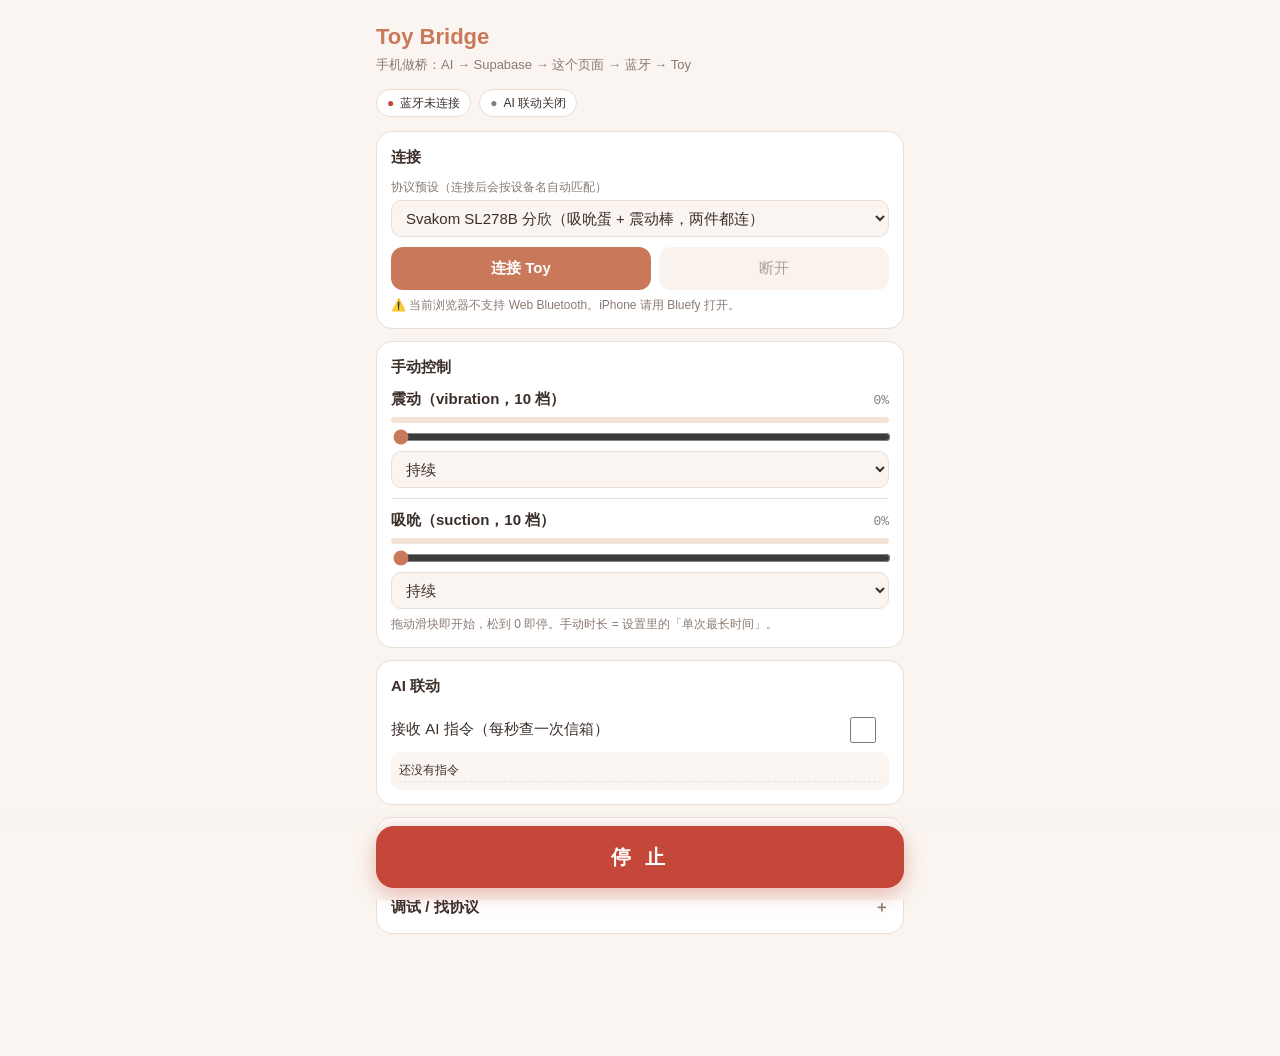
==== commit a0fd02d2: "toy: connect both halves of the split SL278B at once The suction egg and the vibrating wand are two " ====
--- a/toy/index.html
+++ b/toy/index.html
@@ -195,11 +195,13 @@
 const PRESETS = {
   'svakom-sl278b': {
     // 来自官方 App 的 HCI 抓包：先订阅 FFE2 通知并握手，指令为 7 字节
-    label: 'Svakom SL278B（分欣分体款，抓包验证）',
+    label: 'Svakom SL278B 分欣（吸吮蛋 + 震动棒，两件都连）',
     service: FFE0, tx: FFE1, withResponse: false,
     names: ['SL278B'],
     notify: '0000ffe2-0000-1000-8000-00805f9b34fb',
-    init: ['55 04 00 00 00 ff aa', '55 02 00 00 00 00 00', '55 04 00 00 00 00 aa'],
+    // 官方 App 连接时还会先发 55 04 00 00 00 ff aa，那是让设备「滋滋」动一下表示已连接，这里省略
+    init: ['55 02 00 00 00 00 00', '55 04 00 00 00 00 aa'],
+    multi: true,  // 吸吮蛋和震动棒是两台同名 SL278B，都连上；震动棒不响应 55 09，吸吮蛋不响应 55 03
     channels: {
       vibration: { label: '震动', max: 10, frame: '55 03 00 00 {on} {v} 00' },
       suction:   { label: '吸吮', max: 10, frame: '55 09 00 00 {on} {v} 00' },
@@ -398,14 +400,13 @@
 // ---------------------------------------------------------------------------
 // 蓝牙层：串行写入，同一通道只保留最新一帧
 // ---------------------------------------------------------------------------
+// 一个预设可以同时连多台设备（如分体款的吸吮蛋 + 震动棒），每条指令发给所有已连接设备，
+// 各设备只执行自己认识的功能
 const ble = {
-  device: null,
-  server: null,
-  tx: null,
-  pending: new Map(),   // channel -> Uint8Array
-  draining: false,
-
-  get connected() { return !!(this.server && this.server.connected && this.tx); },
+  links: [],            // { device, server, tx, pending: Map(channel -> bytes), draining }
+
+  get connected() { return this.links.some((l) => l.server && l.server.connected && l.tx); },
+  get names() { return this.links.map((l) => l.device.name || '(无名称)'); },
 
   async connect() {
     if (!navigator.bluetooth) {
@@ -414,65 +415,91 @@
     }
     const custom = currentAdapter();
     const optionalServices = Array.from(new Set([...EXTRA_SERVICES, custom.service].filter(Boolean)));
-    this.device = await navigator.bluetooth.requestDevice({ acceptAllDevices: true, optionalServices });
-    this.device.addEventListener('gattserverdisconnected', () => onDisconnected());
-    bleLog(`选择设备：${this.device.name || '(无名称)'}`);
-    await this.open();
-  },
-
-  async open() {
-    this.server = await this.device.gatt.connect();
-    autoPickPreset(this.device.name || '');
+    const device = await navigator.bluetooth.requestDevice({ acceptAllDevices: true, optionalServices });
+    if (this.links.some((l) => l.device === device || (device.id && l.device.id === device.id))) {
+      bleLog('这台设备已经连着了，选另一台');
+      return;
+    }
+    if (!custom.multi) this.disconnect();
+    const link = { device, server: null, tx: null, pending: new Map(), draining: false };
+    device.addEventListener('gattserverdisconnected', () => onDisconnected(link));
+    this.links.push(link);
+    bleLog(`选择设备：${device.name || '(无名称)'}`);
+    try {
+      await this.open(link);
+    } catch (e) {
+      this.links = this.links.filter((l) => l !== link);
+      throw e;
+    }
+  },
+
+  async open(link) {
+    link.server = await link.device.gatt.connect();
+    autoPickPreset(link.device.name || '');
     const a = currentAdapter();
-    const svc = await this.server.getPrimaryService(a.service);
-    this.tx = await svc.getCharacteristic(a.tx);
-    bleLog(`已连接，TX = ${a.tx}`);
+    const svc = await link.server.getPrimaryService(a.service);
+    link.tx = await svc.getCharacteristic(a.tx);
+    bleLog(`已连接 #${this.links.indexOf(link) + 1}，TX = ${a.tx}`);
     if (a.notify) {
       try {
         const rx = await svc.getCharacteristic(a.notify);
-        rx.addEventListener('characteristicvaluechanged', (ev) => bleLog(`设备回复: ${hex(new Uint8Array(ev.target.value.buffer))}`));
+        rx.addEventListener('characteristicvaluechanged', (ev) => bleLog(`设备 #${this.links.indexOf(link) + 1} 回复: ${hex(new Uint8Array(ev.target.value.buffer))}`));
         await rx.startNotifications();
       } catch (e) {
         bleLog('订阅通知失败：' + e.message);
       }
     }
     for (const frame of a.init || []) {
-      await this.write(buildFrame(frame, 0));
+      await this.writeTo(link, buildFrame(frame, 0));
       await new Promise((r) => setTimeout(r, 120));
     }
     if (a.init) bleLog('握手已发送');
     onConnected();
   },
 
+  async reconnect() {
+    for (const link of this.links) {
+      if (!link.device.gatt.connected) await this.open(link);
+    }
+  },
+
   disconnect() {
-    if (this.device && this.device.gatt.connected) this.device.gatt.disconnect();
+    for (const link of this.links) {
+      if (link.device.gatt.connected) link.device.gatt.disconnect();
+    }
   },
 
   queue(channel, bytes) {
-    this.pending.set(channel, bytes);
-    this.drain();
-  },
-
-  async drain() {
-    if (this.draining) return;
-    this.draining = true;
+    for (const link of this.links) {
+      link.pending.set(channel, bytes);
+      this.drain(link);
+    }
+  },
+
+  async drain(link) {
+    if (link.draining) return;
+    link.draining = true;
     try {
-      while (this.pending.size && this.connected) {
-        const [channel, bytes] = this.pending.entries().next().value;
-        this.pending.delete(channel);
-        await this.write(bytes);
+      while (link.pending.size && link.server && link.server.connected && link.tx) {
+        const [channel, bytes] = link.pending.entries().next().value;
+        link.pending.delete(channel);
+        await this.writeTo(link, bytes);
       }
     } finally {
-      this.draining = false;
+      link.draining = false;
     }
   },
 
   async write(bytes) {
+    for (const link of this.links) if (link.tx) await this.writeTo(link, bytes);
+  },
+
+  async writeTo(link, bytes) {
     const a = currentAdapter();
     try {
-      if (!a.withResponse && this.tx.writeValueWithoutResponse) await this.tx.writeValueWithoutResponse(bytes);
-      else if (this.tx.writeValueWithResponse) await this.tx.writeValueWithResponse(bytes);
-      else await this.tx.writeValue(bytes);
+      if (!a.withResponse && link.tx.writeValueWithoutResponse) await link.tx.writeValueWithoutResponse(bytes);
+      else if (link.tx.writeValueWithResponse) await link.tx.writeValueWithResponse(bytes);
+      else await link.tx.writeValue(bytes);
     } catch (e) {
       bleLog(`写入失败 ${hex(bytes)}：${e.message}`);
     }
@@ -594,7 +621,7 @@
         ? { active: true, pattern: c.pattern, intensity: c.intensity, generation: c.gen, expected_stop_at: new Date(c.stopAt).toISOString() }
         : { active: false, intensity: 0 };
     }
-    return { connected: ble.connected, device_name: ble.device?.name || null, preset: settings.presetId, caps: { intensity: settings.capInt, duration_seconds: settings.capDur }, channels: out };
+    return { connected: ble.connected, device_name: ble.names.join(', ') || null, devices: ble.links.length, preset: settings.presetId, caps: { intensity: settings.capInt, duration_seconds: settings.capDur }, channels: out };
   },
 };
 
@@ -675,20 +702,29 @@
 }
 
 function onConnected() {
-  setPill('pillBle', 'ok', `已连接 ${ble.device.name || ''}`);
-  $('devInfo').textContent = `设备名：${ble.device.name || '(无名称)'} · 预设：${currentAdapter().label}`;
-  $('connectBtn').textContent = '重新连接';
+  const n = ble.links.filter((l) => l.device.gatt.connected).length;
+  setPill('pillBle', 'ok', `已连接 ${n} 台`);
+  $('devInfo').textContent = `设备：${ble.names.join(' + ')} · 预设：${currentAdapter().label}`
+    + (currentAdapter().multi ? ' · 点「再连一件」加入另一件' : '');
+  $('connectBtn').textContent = currentAdapter().multi ? '再连一件' : '重新连接';
   $('disconnectBtn').disabled = false;
 }
 
-function onDisconnected() {
+function onDisconnected(link) {
+  ble.links = ble.links.filter((l) => l !== link);
+  link.pending.clear();
+  link.tx = null;
+  bleLog(`设备断开：${link.device.name || '(无名称)'}`);
+  if (ble.links.length) {
+    onConnected();
+    aiLog('有一台设备断开，其余设备继续工作');
+    return;
+  }
   for (const c of Object.values(manager.ch)) Object.assign(c, { active: false, intensity: 0, lastStep: -1 });
   for (const name of Object.keys(manager.ch)) syncSlider(name);
-  ble.pending.clear();
-  ble.tx = null;
   setPill('pillBle', 'bad', '蓝牙已断开');
   $('disconnectBtn').disabled = true;
-  bleLog('设备断开');
+  $('connectBtn').textContent = '连接 Toy';
   aiLog('蓝牙断开，所有通道已清零');
 }
 
@@ -801,9 +837,10 @@
 async function scanServices() {
   const box = $('svcList');
   box.textContent = '';
-  if (!ble.server || !ble.server.connected) { box.textContent = '先连接设备'; return; }
+  const link = ble.links.find((l) => l.server && l.server.connected);
+  if (!link) { box.textContent = '先连接设备'; return; }
   try {
-    const services = await ble.server.getPrimaryServices();
+    const services = await link.server.getPrimaryServices();
     if (!services.length) box.textContent = '没有可访问的服务（Web Bluetooth 只能看到预先声明的服务）';
     for (const s of services) {
       const h = document.createElement('div');
@@ -819,7 +856,7 @@
         if (p.write || p.writeWithoutResponse) {
           const b = document.createElement('button');
           b.textContent = '设为 TX';
-          b.onclick = () => { ble.tx = c; bleLog(`TX 临时改为 ${c.uuid}（只对本次连接有效）`); };
+          b.onclick = () => { link.tx = c; bleLog(`设备 #1 的 TX 临时改为 ${c.uuid}（只对本次连接有效）`); };
           line.append(b);
         }
         if (p.notify || p.indicate) {
@@ -854,7 +891,7 @@
 // ---------------------------------------------------------------------------
 $('connectBtn').onclick = async () => {
   try {
-    if (ble.device && !ble.device.gatt.connected) await ble.open();
+    if (ble.links.some((l) => !l.device.gatt.connected)) await ble.reconnect();
     else await ble.connect();
   } catch (e) {
     bleLog('连接失败：' + e.message);
@@ -866,7 +903,7 @@
   settings.presetId = e.target.value;
   store.set('presetId', settings.presetId);
   renderChannels();
-  if (ble.device && ble.device.gatt.connected) {
+  if (ble.connected) {
     bleLog('预设已切换，请点「重新连接」让新的 TX 生效');
     ble.disconnect();
   }
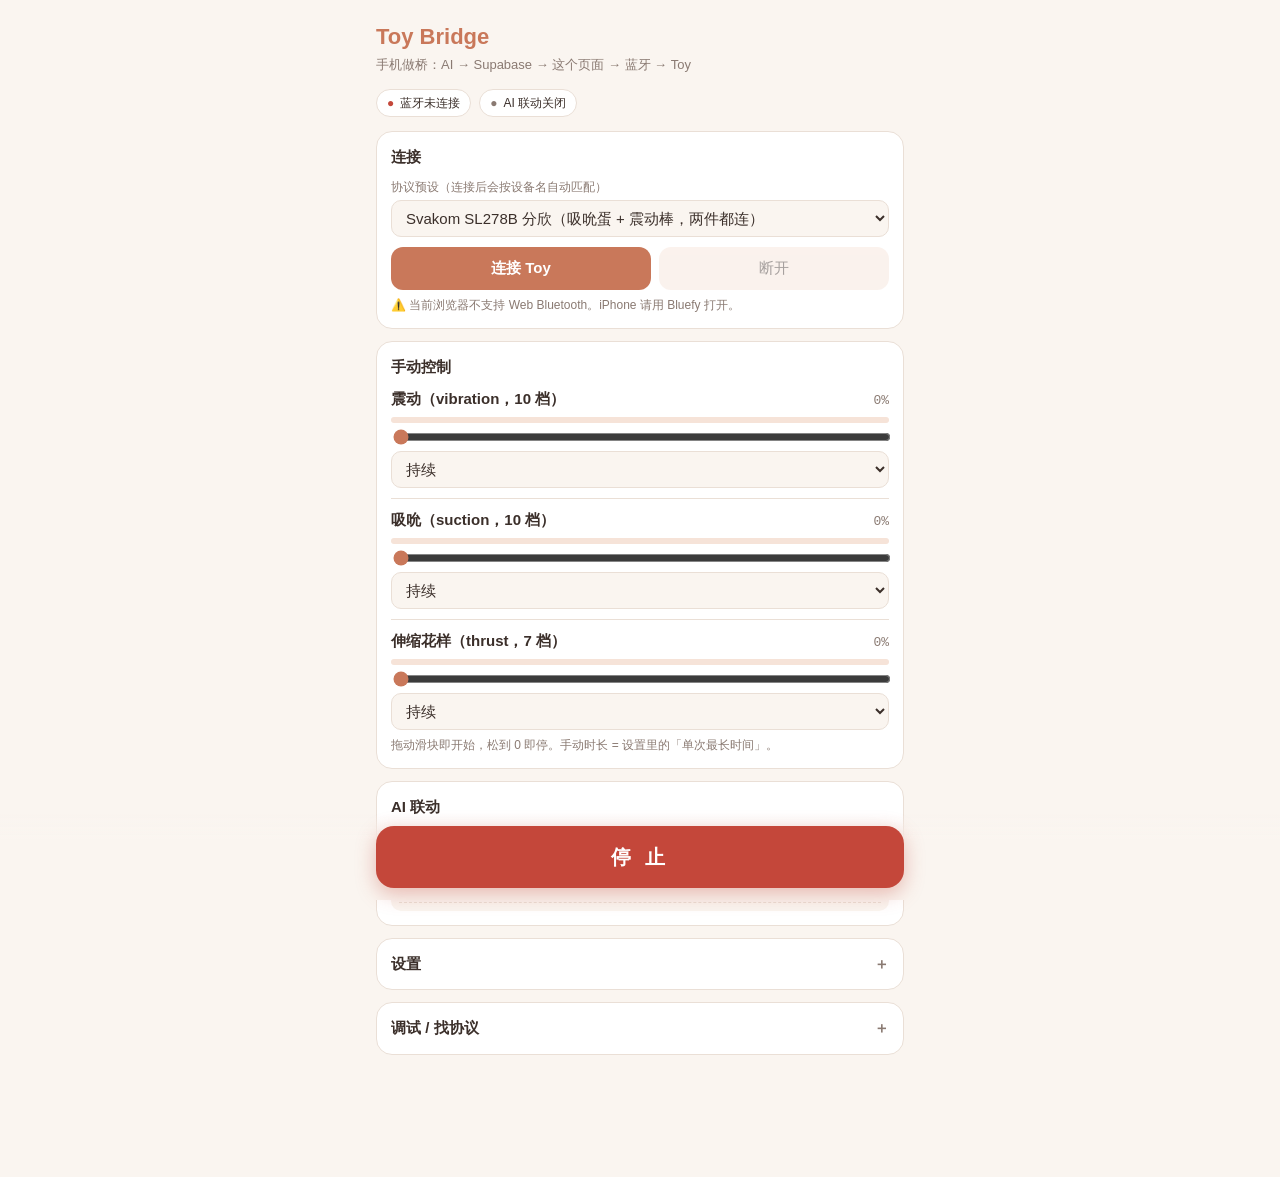
==== commit e7d83f4f: "toy: add thrust channel for the SL278B wand, stop resending frames From a capture of the official ap" ====
--- a/toy/index.html
+++ b/toy/index.html
@@ -202,9 +202,12 @@
     // 官方 App 连接时还会先发 55 04 00 00 00 ff aa，那是让设备「滋滋」动一下表示已连接，这里省略
     init: ['55 02 00 00 00 00 00', '55 04 00 00 00 00 aa'],
     multi: true,  // 吸吮蛋和震动棒是两台同名 SL278B，都连上；震动棒不响应 55 09，吸吮蛋不响应 55 03
+    keepalive: false,  // 设备会保持最后一条指令，官方 App 也不重发；重发还会让花样从头开始
+    // 格式 55 <功能> 00 00 <模式> <强度> 00：震动模式 1-10、吸吮模式 1-5，模式 1 为持续；伸缩只有花样 1-7
     channels: {
       vibration: { label: '震动', max: 10, frame: '55 03 00 00 {on} {v} 00' },
       suction:   { label: '吸吮', max: 10, frame: '55 09 00 00 {on} {v} 00' },
+      thrust:    { label: '伸缩花样', max: 7, frame: '55 08 00 00 {v} 00 00', steadyOnly: true },
     },
   },
   'svakom-pulse': {
@@ -290,7 +293,7 @@
 ];
 
 const PATTERNS = { steady: '持续', pulse: '脉冲', wave: '波浪', escalate: '渐强' };
-const KNOWN_CHANNELS = ['vibration', 'suction'];
+const KNOWN_CHANNELS = ['vibration', 'suction', 'thrust'];
 
 // ---------------------------------------------------------------------------
 // 小工具
@@ -539,6 +542,8 @@
 
   start(name, { pattern = 'steady', intensity, duration_seconds }) {
     const c = this.ch[name];
+    // 伸缩这类只有固定花样的通道，强度直接选花样编号，不叠加脉冲 / 波浪
+    if (currentAdapter().channels[name].steadyOnly) pattern = 'steady';
     const capped = Math.min(intensity, settings.capInt);
     const dur = Math.min(duration_seconds, settings.capDur);
     Object.assign(c, {
@@ -583,7 +588,7 @@
     const c = this.ch[name];
     const t = now();
     // 部分 Svakom 需要定期重复最后一帧，否则会自己停
-    if (!force && step === c.lastStep && t - c.lastSentAt < 1000) return;
+    if (!force && step === c.lastStep && (currentAdapter().keepalive === false || t - c.lastSentAt < 1000)) return;
     c.lastStep = step;
     c.lastSentAt = t;
     if (!ble.connected) return;
